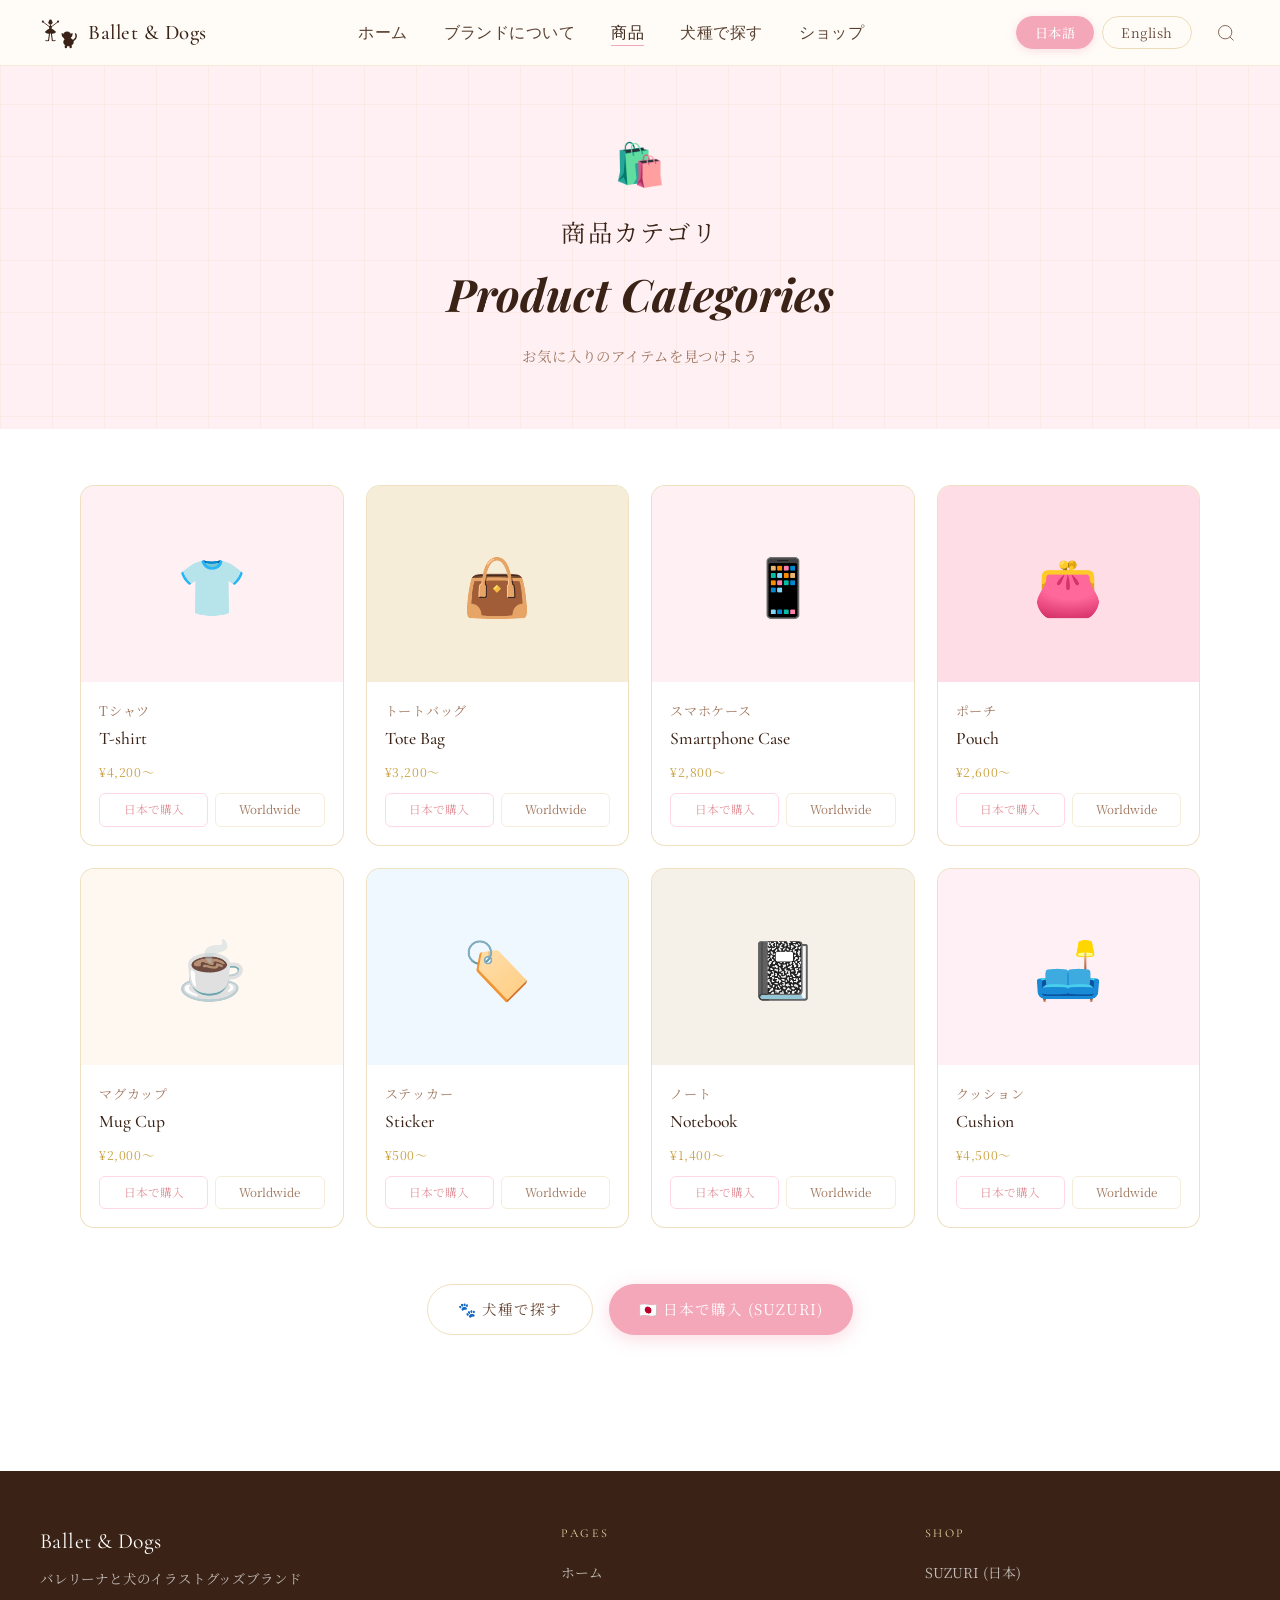
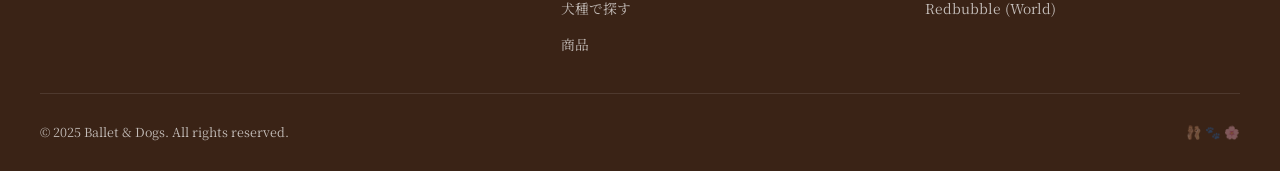
==== categories.html @ b11b56ac "Add files via upload" ====
<!DOCTYPE html>
<html lang="ja" data-lang="ja">
<head>
  <meta charset="UTF-8">
  <meta name="viewport" content="width=device-width, initial-scale=1.0">
  <title>商品カテゴリ — Ballet &amp; Dogs</title>
  <meta name="description" content="バレリーナ×犬グッズのカテゴリ一覧。Tシャツ・バッグ・スマホケース・マグカップなど。">
  <link rel="preconnect" href="https://fonts.googleapis.com">
  <link rel="preconnect" href="https://fonts.gstatic.com" crossorigin>
  <link href="https://fonts.googleapis.com/css2?family=Cormorant+Garamond:ital,wght@0,300;0,400;0,500;0,600;1,400&family=Noto+Serif+JP:wght@300;400;500&display=swap" rel="stylesheet">
  <link rel="stylesheet" href="css/style.css">
</head>
<body>

<!-- HEADER -->
<header class="site-header" id="site-header">
  <div class="header-inner">
    <a href="index.html" class="logo">
      <svg class="logo-icon" viewBox="0 0 80 62" fill="none" xmlns="http://www.w3.org/2000/svg">
        <circle cx="22" cy="9" r="4.5" fill="#3A2316"/>
        <ellipse cx="22" cy="5" rx="3" ry="2.2" fill="#3A2316"/>
        <rect x="20.5" y="13" width="3" height="3" rx="1" fill="#3A2316"/>
        <path d="M19 16 L25 16 L24 26 L20 26 Z" fill="#3A2316"/>
        <line x1="20" y1="18" x2="7" y2="8" stroke="#3A2316" stroke-width="1.8" stroke-linecap="round"/>
        <circle cx="6" cy="7" r="2.2" fill="#3A2316"/>
        <line x1="24" y1="18" x2="37" y2="8" stroke="#3A2316" stroke-width="1.8" stroke-linecap="round"/>
        <circle cx="38" cy="7" r="2.2" fill="#3A2316"/>
        <path d="M10 29 Q16 22 22 21 Q28 22 34 29 Q30 34 22 32 Q14 34 10 29 Z" fill="#3A2316"/>
        <line x1="20" y1="32" x2="18" y2="47" stroke="#3A2316" stroke-width="2.2" stroke-linecap="round"/>
        <line x1="24" y1="32" x2="26" y2="47" stroke="#3A2316" stroke-width="2.2" stroke-linecap="round"/>
        <path d="M18 47 Q14 48 12 47" stroke="#3A2316" stroke-width="1.8" fill="none" stroke-linecap="round"/>
        <path d="M26 47 Q30 48 32 47" stroke="#3A2316" stroke-width="1.8" fill="none" stroke-linecap="round"/>
        <ellipse cx="60" cy="50" rx="11" ry="9" fill="#3A2316"/>
        <circle cx="57" cy="37" r="9" fill="#3A2316"/>
        <path d="M49 33 Q43 27 47 40 Q49 38 50 36 Z" fill="#3A2316"/>
        <path d="M65 33 Q71 27 67 40 Q65 38 64 36 Z" fill="#3A2316"/>
        <rect x="52" y="56" width="5" height="7" rx="2.5" fill="#3A2316"/>
        <rect x="62" y="56" width="5" height="7" rx="2.5" fill="#3A2316"/>
        <path d="M70 47 Q79 41 75 33" stroke="#3A2316" stroke-width="3" fill="none" stroke-linecap="round"/>
      </svg>
      Ballet &amp; Dogs
    </a>
    <nav class="main-nav">
      <ul>
        <li><a href="index.html" data-i18n="nav-home">ホーム</a></li>
        <li><a href="index.html#about" data-i18n="nav-about">ブランドについて</a></li>
        <li><a href="categories.html" class="active" data-i18n="nav-products">商品</a></li>
        <li><a href="dogs.html" data-i18n="nav-dogs">犬種で探す</a></li>
        <li><a href="index.html#shop" data-i18n="nav-shop">ショップ</a></li>
      </ul>
    </nav>
    <div class="lang-switch">
      <button class="lang-btn active" data-lang-btn="ja">日本語</button>
      <button class="lang-btn" data-lang-btn="en">English</button>
    </div>
    <div class="header-icons">
      <button aria-label="Search"><svg viewBox="0 0 24 24" fill="none" stroke="currentColor"><circle cx="11" cy="11" r="8"/><line x1="21" y1="21" x2="16.65" y2="16.65"/></svg></button>
    </div>
    <button class="hamburger" id="hamburger" aria-label="Menu"><span></span><span></span><span></span></button>
  </div>
</header>
<nav class="mobile-nav" id="mobile-nav">
  <a href="index.html" data-i18n="nav-home">ホーム</a>
  <a href="categories.html" data-i18n="nav-products">商品</a>
  <a href="dogs.html" data-i18n="nav-dogs">犬種で探す</a>
  <a href="index.html#shop" data-i18n="nav-shop">ショップ</a>
  <div class="lang-switch" style="margin-top:8px">
    <button class="lang-btn active" data-lang-btn="ja">日本語</button>
    <button class="lang-btn" data-lang-btn="en">English</button>
  </div>
</nav>

<main>
  <!-- PAGE HERO -->
  <div class="page-hero">
    <div class="page-hero-content">
      <div class="page-hero-emoji">🛍️</div>
      <p class="page-title-jp" data-i18n="cats-title-jp">商品カテゴリ</p>
      <h1 class="page-title-en" data-i18n="cats-title-en">Product Categories</h1>
      <p class="page-subtitle" data-i18n="cats-subtitle">お気に入りのアイテムを見つけよう</p>
    </div>
  </div>

  <!-- CATEGORIES GRID -->
  <div class="page-content">
    <div class="categories-grid">

      <div class="category-card">
        <div class="category-thumb">👕</div>
        <div class="category-body">
          <p class="category-name-jp" data-i18n="cat1-jp">Tシャツ</p>
          <p class="category-name-en" data-i18n="cat1-en">T-shirt</p>
          <p class="category-count">¥4,200〜</p>
          <div class="category-links">
            <a href="https://suzuri.jp/momoballetwill" target="_blank" rel="noopener" class="category-link jp" data-i18n="btn-jp">日本で購入</a>
            <a href="https://www.redbubble.com/people/ballerinadogs" target="_blank" rel="noopener" class="category-link en" data-i18n="btn-en">Worldwide</a>
          </div>
        </div>
      </div>

      <div class="category-card">
        <div class="category-thumb" style="background:#F5EDD8;">👜</div>
        <div class="category-body">
          <p class="category-name-jp" data-i18n="cat2-jp">トートバッグ</p>
          <p class="category-name-en" data-i18n="cat2-en">Tote Bag</p>
          <p class="category-count">¥3,200〜</p>
          <div class="category-links">
            <a href="https://suzuri.jp/momoballetwill" target="_blank" rel="noopener" class="category-link jp" data-i18n="btn-jp">日本で購入</a>
            <a href="https://www.redbubble.com/people/ballerinadogs" target="_blank" rel="noopener" class="category-link en" data-i18n="btn-en">Worldwide</a>
          </div>
        </div>
      </div>

      <div class="category-card">
        <div class="category-thumb">📱</div>
        <div class="category-body">
          <p class="category-name-jp" data-i18n="cat3-jp">スマホケース</p>
          <p class="category-name-en" data-i18n="cat3-en">Smartphone Case</p>
          <p class="category-count">¥2,800〜</p>
          <div class="category-links">
            <a href="https://suzuri.jp/momoballetwill" target="_blank" rel="noopener" class="category-link jp" data-i18n="btn-jp">日本で購入</a>
            <a href="https://www.redbubble.com/people/ballerinadogs" target="_blank" rel="noopener" class="category-link en" data-i18n="btn-en">Worldwide</a>
          </div>
        </div>
      </div>

      <div class="category-card">
        <div class="category-thumb" style="background:#FFDDE6;">👛</div>
        <div class="category-body">
          <p class="category-name-jp" data-i18n="cat4-jp">ポーチ</p>
          <p class="category-name-en" data-i18n="cat4-en">Pouch</p>
          <p class="category-count">¥2,600〜</p>
          <div class="category-links">
            <a href="https://suzuri.jp/momoballetwill" target="_blank" rel="noopener" class="category-link jp" data-i18n="btn-jp">日本で購入</a>
            <a href="https://www.redbubble.com/people/ballerinadogs" target="_blank" rel="noopener" class="category-link en" data-i18n="btn-en">Worldwide</a>
          </div>
        </div>
      </div>

      <div class="category-card">
        <div class="category-thumb" style="background:#FFF8F0;">☕</div>
        <div class="category-body">
          <p class="category-name-jp" data-i18n="cat5-jp">マグカップ</p>
          <p class="category-name-en" data-i18n="cat5-en">Mug Cup</p>
          <p class="category-count">¥2,000〜</p>
          <div class="category-links">
            <a href="https://suzuri.jp/momoballetwill" target="_blank" rel="noopener" class="category-link jp" data-i18n="btn-jp">日本で購入</a>
            <a href="https://www.redbubble.com/people/ballerinadogs" target="_blank" rel="noopener" class="category-link en" data-i18n="btn-en">Worldwide</a>
          </div>
        </div>
      </div>

      <div class="category-card">
        <div class="category-thumb" style="background:#F0F8FF;">🏷️</div>
        <div class="category-body">
          <p class="category-name-jp" data-i18n="cat6-jp">ステッカー</p>
          <p class="category-name-en" data-i18n="cat6-en">Sticker</p>
          <p class="category-count">¥500〜</p>
          <div class="category-links">
            <a href="https://suzuri.jp/momoballetwill" target="_blank" rel="noopener" class="category-link jp" data-i18n="btn-jp">日本で購入</a>
            <a href="https://www.redbubble.com/people/ballerinadogs" target="_blank" rel="noopener" class="category-link en" data-i18n="btn-en">Worldwide</a>
          </div>
        </div>
      </div>

      <div class="category-card">
        <div class="category-thumb" style="background:#F5F0E8;">📓</div>
        <div class="category-body">
          <p class="category-name-jp" data-i18n="cat7-jp">ノート</p>
          <p class="category-name-en" data-i18n="cat7-en">Notebook</p>
          <p class="category-count">¥1,400〜</p>
          <div class="category-links">
            <a href="https://suzuri.jp/momoballetwill" target="_blank" rel="noopener" class="category-link jp" data-i18n="btn-jp">日本で購入</a>
            <a href="https://www.redbubble.com/people/ballerinadogs" target="_blank" rel="noopener" class="category-link en" data-i18n="btn-en">Worldwide</a>
          </div>
        </div>
      </div>

      <div class="category-card">
        <div class="category-thumb" style="background:#FFF0F5;">🛋️</div>
        <div class="category-body">
          <p class="category-name-jp" data-i18n="cat8-jp">クッション</p>
          <p class="category-name-en" data-i18n="cat8-en">Cushion</p>
          <p class="category-count">¥4,500〜</p>
          <div class="category-links">
            <a href="https://suzuri.jp/momoballetwill" target="_blank" rel="noopener" class="category-link jp" data-i18n="btn-jp">日本で購入</a>
            <a href="https://www.redbubble.com/people/ballerinadogs" target="_blank" rel="noopener" class="category-link en" data-i18n="btn-en">Worldwide</a>
          </div>
        </div>
      </div>

    </div><!-- /categories-grid -->

    <div style="text-align:center;margin-top:56px;display:flex;gap:16px;justify-content:center;flex-wrap:wrap;">
      <a href="dogs.html" class="btn-secondary" data-i18n="browse-dogs">🐾 犬種で探す</a>
      <a href="https://suzuri.jp/momoballetwill" target="_blank" rel="noopener" class="btn-primary" data-i18n="cta-jp">🇯🇵 SUZURI で購入</a>
    </div>
  </div>
</main>

<!-- FOOTER -->
<footer class="site-footer">
  <div class="footer-inner">
    <div class="footer-top">
      <div>
        <p class="footer-brand-name">Ballet &amp; Dogs</p>
        <p class="footer-brand-sub" data-i18n="footer-sub">バレリーナと犬のイラストグッズブランド</p>
      </div>
      <div>
        <p class="footer-heading">Pages</p>
        <ul class="footer-links">
          <li><a href="index.html" data-i18n="nav-home">ホーム</a></li>
          <li><a href="dogs.html" data-i18n="nav-dogs">犬種で探す</a></li>
          <li><a href="categories.html" data-i18n="nav-products">商品カテゴリ</a></li>
        </ul>
      </div>
      <div>
        <p class="footer-heading">Shop</p>
        <ul class="footer-links">
          <li><a href="https://suzuri.jp/momoballetwill" target="_blank" rel="noopener">SUZURI (日本)</a></li>
          <li><a href="https://www.redbubble.com/people/ballerinadogs" target="_blank" rel="noopener">Redbubble (World)</a></li>
        </ul>
      </div>
    </div>
    <div class="footer-bottom">
      <span>© 2025 Ballet &amp; Dogs. All rights reserved.</span>
      <span style="color:rgba(255,255,255,0.35)">🩰 🐾 🌸</span>
    </div>
  </div>
</footer>

<script src="js/main.js"></script>
</body>
</html>
---- css/style.css ----
/* ============================================
   Ballet & Dogs — Pixel-Perfect Stylesheet v3
   色コード：参考画像から抽出
   ============================================ */

@import url('https://fonts.googleapis.com/css2?family=Cormorant+Garamond:ital,wght@0,400;0,500;1,400;1,500&family=Great+Vibes&family=Noto+Serif+JP:wght@300;400;500&family=Playfair+Display:ital,wght@0,700;0,900;1,700;1,900&display=swap');

/* ===================================================
   CSS 変数（参考画像から正確に抽出）
   =================================================== */
:root {
  /* ── 桜系ピンク ── */
  --pink-hero:      #FDE8EF;   /* ヒーロー背景ベース */
  --pink-wash:      #FFBCCC;   /* 水彩ウォッシュ */
  --pink-deep:      #F4A7B9;   /* 濃いめ桜ピンク */
  --pink-mid:       #F8C0D0;   /* 中間桜ピンク */
  --pink-light:     #FFD8E4;   /* 薄桜 */
  --pink-pale:      #FFF0F4;   /* 極薄桜 */
  --pink-bg:        #FFF5F8;   /* 背景ベース */

  /* ── クリーム・生成り ── */
  --cream:          #FFFAF5;
  --cream-warm:     #FDF5EC;
  --cream-dark:     #F5EDDA;
  --cream-card:     #FFFCF8;

  /* ── ゴールド ── */
  --gold:           #C9A040;
  --gold-bright:    #D4AF5A;
  --gold-light:     #E8D5A3;
  --gold-pale:      #F8EDD8;
  --gold-shoji:     rgba(201,160,64,0.12);

  /* ── ブラウン（テキスト系） ── */
  --brown-dark:     #3A2316;   /* メインタイトル */
  --brown-mid:      #6B4C3B;   /* 本文 */
  --brown-light:    #A07860;   /* サブ */
  --brown-nav:      #5A4030;   /* ナビ */

  /* ── 筆記体ピンク ── */
  --script-pink:    #C89098;

  /* ── 枝・花 ── */
  --branch:         #C8A8B8;

  /* ── フォント ── */
  --font-display:   'Playfair Display', 'Georgia', serif;
  --font-script:    'Great Vibes', cursive;
  --font-en:        'Cormorant Garamond', 'Georgia', serif;
  --font-jp:        'Noto Serif JP', 'Yu Mincho', 'Hiragino Mincho ProN', serif;

  /* ── シャドウ ── */
  --shadow-soft:    0 4px 28px rgba(240,154,171,0.18);
  --shadow-card:    0 2px 16px rgba(180,100,120,0.10);
  --shadow-header:  0 2px 20px rgba(200,120,140,0.12);
  --border-gold:    1px solid rgba(201,160,64,0.32);
  --radius-card:    14px;
  --radius-btn:     28px;
}

/* ===================================================
   Reset & Base
   =================================================== */
*, *::before, *::after {
  box-sizing: border-box;
  margin: 0;
  padding: 0;
}
html {
  scroll-behavior: smooth;
  font-size: 16px;
  -webkit-font-smoothing: antialiased;
}
body {
  font-family: var(--font-jp);
  background: url('../images/bg-sakura.jpg') center top / cover no-repeat fixed;
  color: var(--brown-dark);
  line-height: 1.7;
  overflow-x: hidden;
}
img { max-width: 100%; display: block; }
a { color: inherit; text-decoration: none; }
ul { list-style: none; }
button { font-family: inherit; }

/* ===================================================
   HEADER
   =================================================== */
.site-header {
  position: fixed;
  top: 0; left: 0; right: 0;
  z-index: 300;
  height: 66px;
  background: rgba(255, 252, 248, 0.94);
  backdrop-filter: blur(14px);
  -webkit-backdrop-filter: blur(14px);
  border-bottom: 1px solid rgba(201,160,64,0.18);
  transition: box-shadow 0.3s ease, background 0.3s ease;
}
.site-header.scrolled {
  box-shadow: var(--shadow-header);
  background: rgba(255, 252, 248, 0.98);
}
.header-inner {
  max-width: 1440px;
  margin: 0 auto;
  height: 100%;
  display: flex;
  align-items: center;
  padding: 0 40px;
  gap: 0;
}

/* ── Logo ── */
.logo {
  display: flex;
  align-items: center;
  gap: 10px;
  font-family: var(--font-en);
  font-size: 1.30rem;
  font-weight: 500;
  color: var(--brown-dark);
  letter-spacing: 0.025em;
  flex-shrink: 0;
  white-space: nowrap;
}
.logo-icon {
  width: 38px;
  height: 38px;
  flex-shrink: 0;
}

/* ── Navigation ── */
.main-nav {
  flex: 1;
  display: flex;
  justify-content: center;
}
.main-nav ul {
  display: flex;
  align-items: center;
  gap: 36px;
}
.main-nav a {
  font-family: var(--font-en);
  font-size: 0.97rem;
  font-weight: 400;
  color: var(--brown-nav);
  letter-spacing: 0.03em;
  position: relative;
  padding-bottom: 4px;
  transition: color 0.2s ease;
}
.main-nav a::after {
  content: '';
  position: absolute;
  bottom: 0; left: 0;
  width: 0; height: 1.5px;
  background: var(--pink-deep);
  transition: width 0.25s ease;
}
.main-nav a:hover { color: var(--brown-dark); }
.main-nav a:hover::after { width: 100%; }
.main-nav a.active {
  color: var(--brown-dark);
  font-weight: 500;
}
.main-nav a.active::after { width: 100%; }

/* ── 言語切替ボタン ── */
.lang-switch {
  display: flex;
  align-items: center;
  gap: 8px;
  flex-shrink: 0;
}
.lang-btn {
  font-family: var(--font-jp);
  font-size: 0.82rem;
  padding: 6px 18px;
  border-radius: 20px;
  border: 1px solid rgba(201,160,64,0.35);
  cursor: pointer;
  background: transparent;
  color: var(--brown-mid);
  letter-spacing: 0.04em;
  transition: all 0.22s ease;
  white-space: nowrap;
}
.lang-btn.active {
  background: var(--pink-deep);
  color: white;
  border-color: var(--pink-deep);
  font-weight: 500;
  box-shadow: 0 2px 10px rgba(244,167,185,0.35);
}
.lang-btn:hover:not(.active) {
  background: var(--gold-pale);
  border-color: var(--gold);
}

/* ── ヘッダーアイコン ── */
.header-icons {
  display: flex;
  align-items: center;
  gap: 18px;
  margin-left: 20px;
  flex-shrink: 0;
}
.header-icons button {
  background: none;
  border: none;
  cursor: pointer;
  color: var(--brown-mid);
  padding: 4px;
  display: flex;
  align-items: center;
  justify-content: center;
  transition: color 0.2s ease;
}
.header-icons button:hover { color: var(--brown-dark); }
.header-icons svg {
  width: 20px;
  height: 20px;
}

/* ── ハンバーガー ── */
.hamburger {
  display: none;
  background: none;
  border: none;
  cursor: pointer;
  margin-left: auto;
  flex-direction: column;
  gap: 5px;
  padding: 6px;
}
.hamburger span {
  display: block;
  width: 24px; height: 2px;
  background: var(--brown-dark);
  border-radius: 2px;
  transition: all 0.3s ease;
}

/* ── モバイルナビ ── */
.mobile-nav {
  display: none;
  position: fixed;
  inset: 66px 0 0 0;
  background: rgba(255, 252, 248, 0.98);
  z-index: 280;
  flex-direction: column;
  align-items: center;
  justify-content: center;
  gap: 30px;
  backdrop-filter: blur(12px);
}
.mobile-nav.open { display: flex; }
.mobile-nav a {
  font-family: var(--font-en);
  font-size: 1.5rem;
  color: var(--brown-dark);
  letter-spacing: 0.04em;
}

/* ===================================================
   HERO SECTION
   =================================================== */
.hero {
  position: relative;
  min-height: 70vh;
  padding-top: 66px;
  overflow: hidden;
  display: flex;
  flex-direction: column;
  background-color: transparent;
}

/* ── 背景レイヤー群 ── */
.hero-bg {
  position: absolute;
  inset: 0;
  pointer-events: none;
  z-index: 0;
}

/* ① ベースオーバーレイ（背景画像に重ねる薄いピンク） */
.hero-base {
  position: absolute;
  inset: 0;
  background: rgba(253, 235, 242, 0.45);
}

/* ② 水彩ピンクウォッシュ（右中央に大きく広がる） */
.hero-watercolor {
  position: absolute;
  inset: 0;
  background:
    radial-gradient(ellipse 68% 72% at 76% 52%,  rgba(255,160,188,0.52) 0%, transparent 62%),
    radial-gradient(ellipse 42% 48% at 90% 22%,  rgba(255,185,208,0.40) 0%, transparent 55%),
    radial-gradient(ellipse 50% 38% at 60% 86%,  rgba(255,210,228,0.30) 0%, transparent 58%),
    radial-gradient(ellipse 30% 25% at 35% 75%,  rgba(255,230,238,0.22) 0%, transparent 50%);
}

/* ③ 障子グリッド 左 */
.hero-shoji-left {
  position: absolute;
  top: 0; left: 0;
  width: 21%;
  height: 100%;
  background-image:
    linear-gradient(rgba(210,168,80,0.22) 1px, transparent 1px),
    linear-gradient(90deg, rgba(210,168,80,0.22) 1px, transparent 1px);
  background-size: 48px 48px;
  /* 左端を少し明るくして視認性を上げる */
  background-color: rgba(255,245,220,0.10);
}

/* ③ 障子グリッド 右 */
.hero-shoji-right {
  position: absolute;
  top: 0; right: 0;
  width: 13%;
  height: 100%;
  background-image:
    linear-gradient(rgba(210,168,80,0.18) 1px, transparent 1px),
    linear-gradient(90deg, rgba(210,168,80,0.18) 1px, transparent 1px);
  background-size: 48px 48px;
  background-color: rgba(255,245,220,0.08);
}

/* ④ 青海波（全面に薄く） */
.hero-seigaiha-wrap {
  position: absolute;
  inset: 0;
  overflow: hidden;
}

/* ── 桜枝 SVG ── */
.cherry-branch-left {
  position: absolute;
  left: -8px;
  bottom: -30px;
  width: 300px;
  height: 88%;
  z-index: 4;
  pointer-events: none;
}
.cherry-branch-right-top {
  position: absolute;
  right: -8px;
  top: 44px;
  width: 245px;
  height: 275px;
  z-index: 4;
  pointer-events: none;
}

/* ── 桜花びらアニメ ── */
#sakura-container {
  position: absolute;
  inset: 0;
  pointer-events: none;
  overflow: hidden;
  z-index: 6;
}

/* ===================================================
   HERO コンテンツ本体
   =================================================== */
.hero-content {
  position: relative;
  z-index: 10;
  display: grid;
  grid-template-columns: 46% 54%;
  flex: 1;
  min-height: calc(100vh - 66px - 190px); /* product stripの分を引く */
}

/* ── ヒーロー テキスト左 ── */
.hero-text {
  display: flex;
  flex-direction: column;
  justify-content: center;
  /* 左側のショウジグリッド(21%)の後に始まるよう左パディングを広げる */
  padding: 52px 32px 48px clamp(72px, 12vw, 160px);
  position: relative;
  z-index: 12;
}

/* タイトル画像 */
.hero-title-img {
  width: 100%;
  max-width: 480px;
  height: auto;
  display: block;
  border-radius: 12px;
  margin-bottom: 20px;
}
.hero-ornament,
.hero-tagline {
  display: none;
}

/* メインタイトル "Ballet & Dogs" */
.hero-brand-name {
  font-family: var(--font-display);
  font-size: clamp(3.8rem, 6.8vw, 7.2rem);
  font-weight: 900;
  font-style: italic;
  color: var(--brown-dark);
  line-height: 0.98;
  letter-spacing: -0.015em;
  margin-bottom: 16px;
  /* 文字に微細なシャドウ */
  text-shadow: 0 1px 0 rgba(255,255,255,0.4);
}

/* サブタイトル 日本語 */
.hero-subtitle-jp {
  font-family: var(--font-jp);
  font-size: 1.04rem;
  font-weight: 300;
  color: var(--brown-mid);
  letter-spacing: 0.14em;
  margin-bottom: 3px;
}

/* サブタイトル 英語 / 日本語 */
.hero-subtitle-en {
  font-family: var(--font-jp);
  font-size: 0.96rem;
  font-weight: 300;
  color: var(--brown-mid);
  letter-spacing: 0.12em;
}

/* ── 金の渦巻き装飾 ── */
.hero-ornament {
  display: flex;
  align-items: center;
  gap: 8px;
  margin: 24px 0 20px;
}
.hero-ornament-line {
  flex: 1;
  max-width: 48px;
  height: 1px;
  background: linear-gradient(90deg, transparent, var(--gold));
}
.hero-ornament-line.right {
  background: linear-gradient(90deg, var(--gold), transparent);
}
.hero-ornament-paw {
  font-size: 1.15rem;
  filter: sepia(0.6) saturate(0.5) brightness(1.05);
  opacity: 0.88;
}

/* ── タグライン 筆記体 Great Vibes ── */
.hero-tagline {
  font-family: var(--font-script);
  font-size: clamp(1.55rem, 2.5vw, 2.35rem);
  color: var(--script-pink);
  line-height: 1.60;
  margin-bottom: 42px;
  /* 画像の筆記体ピンク: #C89098 */
}

/* ── CTAボタン ── */
.hero-cta-group {
  display: flex;
  flex-direction: column;
  gap: 12px;
  max-width: 320px;
}
.btn-primary {
  display: inline-flex;
  align-items: center;
  justify-content: center;
  gap: 8px;
  padding: 13px 30px;
  background: var(--pink-deep);
  color: white;
  border-radius: var(--radius-btn);
  font-family: var(--font-jp);
  font-size: 0.91rem;
  letter-spacing: 0.07em;
  border: none;
  cursor: pointer;
  transition: all 0.25s ease;
  box-shadow: 0 4px 18px rgba(244,167,185,0.42);
}
.btn-primary:hover {
  background: #E8909A;
  transform: translateY(-2px);
  box-shadow: 0 6px 24px rgba(244,167,185,0.52);
}
.btn-secondary {
  display: inline-flex;
  align-items: center;
  justify-content: center;
  gap: 8px;
  padding: 12px 30px;
  background: transparent;
  color: var(--brown-mid);
  border-radius: var(--radius-btn);
  font-family: var(--font-jp);
  font-size: 0.91rem;
  letter-spacing: 0.07em;
  border: var(--border-gold);
  cursor: pointer;
  transition: all 0.25s ease;
}
.btn-secondary:hover {
  background: var(--gold-pale);
  transform: translateY(-2px);
  box-shadow: 0 4px 14px rgba(201,160,64,0.18);
}

/* ── イラストエリア 右 ── */
.hero-visual {
  position: relative;
  display: flex;
  align-items: flex-end;
  justify-content: center;
  overflow: visible;
  padding-bottom: 0;
}

/* 実画像ラッパー */
.hero-img-wrap {
  width: 100%;
  display: flex;
  align-items: flex-end;
  justify-content: center;
  padding: 0;
  /* ヒーロー右半分いっぱいに広がる */
  position: relative;
}

/* バレリーナ×ウェスティ実画像 */
.hero-illustration {
  width: 100%;
  max-width: 680px;
  height: auto;
  display: block;
  object-fit: contain;
  object-position: center bottom;
  /* 下揃え */
  margin-top: auto;
  /* 透過PNG → そのまま背景に馴染む。ドロップシャドウで浮き立たせる */
  filter: drop-shadow(0 12px 40px rgba(220,140,160,0.28));
  /* ユーザーが選択・ドラッグできないように */
  user-select: none;
  pointer-events: none;
}

/* ===================================================
   商品ストリップ（ヒーロー下部 固定）
   =================================================== */
.products-strip {
  position: relative;
  z-index: 20;
  padding: 0 28px 0;
  /* ヒーローのピンク背景を引き継ぐ */
  background: transparent;
}

.products-strip-inner {
  max-width: 1440px;
  margin: 0 auto;
  display: grid;
  grid-template-columns: repeat(5, 1fr) 150px;
  gap: 10px;
  align-items: end;
}

/* ── 商品カード ── */
.product-card {
  background: white;
  border-radius: 12px;
  overflow: hidden;
  border: 1px solid rgba(230,210,215,0.65);
  box-shadow: var(--shadow-card);
  transition: transform 0.28s ease, box-shadow 0.28s ease;
  cursor: pointer;
  display: block;
  text-decoration: none;
  color: inherit;
}
.product-card:hover {
  transform: translateY(-5px);
  box-shadow: 0 8px 30px rgba(240,154,171,0.24);
}

/* 商品サムネイル */
.product-image {
  width: 100%;
  aspect-ratio: 1 / 1;
  background: var(--pink-pale);
  position: relative;
  overflow: hidden;
}
.product-image svg {
  width: 100%;
  height: 100%;
  display: block;
}

/* 商品情報フッター */
.product-body {
  padding: 12px 14px 13px;
  border-top: 1px solid rgba(201,160,64,0.16);
  display: flex;
  align-items: center;
  gap: 8px;
  background: white;
}
.product-info { flex: 1; min-width: 0; }
.product-name-en {
  font-family: var(--font-en);
  font-size: 0.95rem;
  font-weight: 500;
  color: var(--brown-dark);
  letter-spacing: 0.02em;
  white-space: nowrap;
  overflow: hidden;
  text-overflow: ellipsis;
}
.product-price {
  font-family: var(--font-en);
  font-size: 0.86rem;
  color: var(--brown-mid);
  margin-top: 2px;
  letter-spacing: 0.01em;
}
.product-arrow {
  width: 26px;
  height: 26px;
  border-radius: 50%;
  border: 1px solid rgba(201,160,64,0.38);
  display: flex;
  align-items: center;
  justify-content: center;
  color: var(--gold);
  font-size: 0.82rem;
  flex-shrink: 0;
  transition: all 0.22s ease;
  padding-left: 1px;
}
.product-card:hover .product-arrow {
  background: var(--pink-deep);
  border-color: var(--pink-deep);
  color: white;
}

/* ── ときめきバッジ ── */
.tokimeki-badge {
  width: 145px;
  height: 145px;
  border-radius: 50%;
  border: 1.5px solid var(--gold-bright);
  background: white;
  display: flex;
  flex-direction: column;
  align-items: center;
  justify-content: center;
  box-shadow: 0 2px 18px rgba(201,160,64,0.20);
  text-align: center;
  padding: 16px 12px;
  position: relative;
  flex-shrink: 0;
  align-self: center;
}
.tokimeki-badge::before {
  content: '';
  position: absolute;
  inset: -7px;
  border-radius: 50%;
  border: 1px solid rgba(201,160,64,0.26);
}
.tokimeki-jp {
  font-family: var(--font-jp);
  font-size: 1.00rem;
  font-weight: 500;
  color: var(--brown-dark);
  letter-spacing: 0.07em;
  line-height: 1.75;
}
.tokimeki-en {
  font-family: var(--font-en);
  font-size: 0.64rem;
  color: var(--brown-light);
  letter-spacing: 0.04em;
  margin-top: 5px;
  line-height: 1.5;
}

/* ===================================================
   PRODUCTS SECTION（フルページ下部）
   =================================================== */
.products-section {
  background: var(--cream);
  padding: 80px 40px 60px;
  position: relative;
}
.products-section::before {
  content: '';
  position: absolute;
  top: 0; left: 0; right: 0;
  height: 2px;
  background: linear-gradient(90deg, transparent, var(--gold-light), transparent);
}

/* ── セクションヘッダー共通 ── */
.section-header { text-align: center; margin-bottom: 52px; }
.section-label {
  font-family: var(--font-en);
  font-size: 0.76rem;
  letter-spacing: 0.24em;
  text-transform: uppercase;
  color: var(--gold);
  margin-bottom: 8px;
}
.section-title-jp {
  font-size: 1.50rem;
  font-weight: 400;
  color: var(--brown-dark);
  letter-spacing: 0.10em;
  margin-bottom: 3px;
}
.section-title-en {
  font-family: var(--font-display);
  font-size: 2.2rem;
  font-weight: 700;
  font-style: italic;
  color: var(--brown-dark);
  letter-spacing: 0.02em;
}
.section-divider {
  display: flex;
  align-items: center;
  gap: 12px;
  justify-content: center;
  margin-top: 14px;
}
.section-divider::before,
.section-divider::after {
  content: '';
  width: 55px;
  height: 1px;
  background: linear-gradient(90deg, transparent, var(--gold));
}
.section-divider::after {
  background: linear-gradient(90deg, var(--gold), transparent);
}
.section-divider-icon { color: var(--gold); font-size: 1.1rem; }

/* ── 商品グリッド ── */
.products-grid {
  display: grid;
  grid-template-columns: repeat(5, 1fr);
  gap: 20px;
  max-width: 1280px;
  margin: 0 auto;
}
.product-grid-card {
  background: white;
  border-radius: var(--radius-card);
  overflow: hidden;
  border: var(--border-gold);
  box-shadow: var(--shadow-card);
  transition: transform 0.28s ease, box-shadow 0.28s ease;
  cursor: pointer;
}
.product-grid-card:hover {
  transform: translateY(-6px);
  box-shadow: var(--shadow-soft);
}
.product-grid-image {
  width: 100%;
  aspect-ratio: 1 / 1;
  background: var(--pink-pale);
  display: flex;
  align-items: center;
  justify-content: center;
  font-size: 4.2rem;
}
.product-grid-body {
  padding: 15px;
  border-top: var(--border-gold);
}
.product-name-jp {
  font-size: 0.82rem;
  color: var(--brown-light);
  letter-spacing: 0.05em;
  margin-bottom: 2px;
}
.product-name-en-lg {
  font-family: var(--font-en);
  font-size: 1.04rem;
  font-weight: 500;
  color: var(--brown-dark);
  margin-bottom: 5px;
}
.product-price-lg {
  font-family: var(--font-en);
  font-size: 0.94rem;
  color: var(--brown-mid);
  margin-bottom: 10px;
}
.product-link-row { display: flex; gap: 6px; }
.product-link-btn {
  flex: 1;
  text-align: center;
  padding: 6px 8px;
  border-radius: 6px;
  font-size: 0.72rem;
  border: 1px solid;
  transition: all 0.2s ease;
  font-family: var(--font-jp);
  letter-spacing: 0.02em;
}
.product-link-btn.jp {
  color: #E09098;
  border-color: var(--pink-light);
}
.product-link-btn.jp:hover { background: var(--pink-light); }
.product-link-btn.en {
  color: var(--brown-light);
  border-color: var(--cream-dark);
}
.product-link-btn.en:hover { background: var(--cream-dark); }

/* ===================================================
   ABOUT SECTION
   =================================================== */
.about-section {
  background: var(--pink-pale);
  padding: 80px 40px;
  position: relative;
  overflow: hidden;
}
.about-inner {
  max-width: 920px;
  margin: 0 auto;
  display: grid;
  grid-template-columns: 1fr 1fr;
  gap: 60px;
  align-items: center;
}
.about-body {
  font-size: 0.95rem;
  line-height: 2.1;
  color: var(--brown-mid);
  margin-bottom: 32px;
}
.about-badge {
  display: inline-block;
  background: var(--gold-pale);
  border: var(--border-gold);
  border-radius: var(--radius-btn);
  padding: 7px 22px;
  font-family: var(--font-en);
  font-size: 0.84rem;
  color: var(--brown-mid);
  letter-spacing: 0.08em;
}
.about-circle {
  width: 285px;
  height: 285px;
  border-radius: 50%;
  background: white;
  border: 1.5px solid var(--gold-bright);
  display: flex;
  align-items: center;
  justify-content: center;
  box-shadow: var(--shadow-soft);
  margin: 0 auto;
  position: relative;
}
.about-circle::before {
  content: '';
  position: absolute;
  inset: -8px;
  border-radius: 50%;
  border: 1px solid rgba(201,160,64,0.22);
}
.about-circle-inner { text-align: center; padding: 20px; }
.about-circle-jp {
  font-size: 1.22rem;
  font-weight: 500;
  color: var(--brown-dark);
  letter-spacing: 0.10em;
  line-height: 1.9;
}
.about-circle-en {
  font-family: var(--font-en);
  font-style: italic;
  font-size: 0.88rem;
  color: var(--brown-light);
  margin-top: 7px;
  line-height: 1.5;
}

/* ===================================================
   SHOP SECTION
   =================================================== */
.shop-section {
  background: var(--cream);
  padding: 80px 40px;
}
.shop-inner { max-width: 820px; margin: 0 auto; }
.shop-cards {
  display: grid;
  grid-template-columns: 1fr 1fr;
  gap: 28px;
  margin-top: 48px;
}
.shop-card {
  border-radius: var(--radius-card);
  border: var(--border-gold);
  padding: 42px 34px;
  text-align: center;
  transition: transform 0.28s ease, box-shadow 0.28s ease;
  position: relative;
  overflow: hidden;
}
.shop-card::before {
  content: '';
  position: absolute;
  top: 0; left: 0; right: 0;
  height: 3px;
}
.shop-card-jp { background: var(--pink-pale); }
.shop-card-jp::before {
  background: linear-gradient(90deg, var(--pink-deep), #E8909A);
}
.shop-card-en { background: var(--cream-dark); }
.shop-card-en::before {
  background: linear-gradient(90deg, var(--gold-light), var(--gold));
}
.shop-card:hover {
  transform: translateY(-4px);
  box-shadow: var(--shadow-soft);
}
.shop-card-flag { font-size: 2.6rem; margin-bottom: 14px; }
.shop-card-title {
  font-family: var(--font-en);
  font-size: 1.32rem;
  font-weight: 500;
  color: var(--brown-dark);
  margin-bottom: 8px;
}
.shop-card-sub {
  font-size: 0.88rem;
  color: var(--brown-light);
  margin-bottom: 26px;
}
.shop-card-btn {
  display: inline-block;
  padding: 11px 30px;
  border-radius: 24px;
  font-size: 0.9rem;
  font-family: var(--font-jp);
  letter-spacing: 0.06em;
  transition: all 0.22s ease;
  text-decoration: none;
}
.shop-card-jp .shop-card-btn {
  background: var(--pink-deep);
  color: white;
  box-shadow: 0 3px 14px rgba(244,167,185,0.36);
}
.shop-card-jp .shop-card-btn:hover {
  background: #E8909A;
  transform: translateY(-2px);
}
.shop-card-en .shop-card-btn {
  background: var(--gold);
  color: white;
  box-shadow: 0 3px 14px rgba(201,160,64,0.32);
}
.shop-card-en .shop-card-btn:hover {
  background: #b89440;
  transform: translateY(-2px);
}

/* ===================================================
   FOOTER
   =================================================== */
.site-footer {
  background: var(--brown-dark);
  color: rgba(255,255,255,0.70);
  padding: 52px 40px 28px;
}
.footer-inner { max-width: 1280px; margin: 0 auto; }
.footer-top {
  display: grid;
  grid-template-columns: 1.5fr 1fr 1fr;
  gap: 48px;
  padding-bottom: 36px;
  border-bottom: 1px solid rgba(255,255,255,0.10);
  margin-bottom: 28px;
}
.footer-brand-name {
  font-family: var(--font-en);
  font-size: 1.35rem;
  font-weight: 400;
  color: white;
  margin-bottom: 8px;
  letter-spacing: 0.02em;
}
.footer-brand-sub {
  font-size: 0.84rem;
  letter-spacing: 0.06em;
  margin-bottom: 4px;
}
.footer-heading {
  font-family: var(--font-en);
  font-size: 0.75rem;
  letter-spacing: 0.22em;
  text-transform: uppercase;
  color: var(--gold-light);
  margin-bottom: 14px;
}
.footer-links {
  display: flex;
  flex-direction: column;
  gap: 9px;
}
.footer-links a {
  font-size: 0.86rem;
  transition: color 0.2s ease;
}
.footer-links a:hover { color: var(--pink-light); }
.footer-bottom {
  display: flex;
  justify-content: space-between;
  align-items: center;
  font-size: 0.78rem;
}

/* ===================================================
   SUB PAGES（dogs / categories）
   =================================================== */
.page-hero {
  padding-top: 66px;
  background: var(--pink-pale);
  text-align: center;
  position: relative;
  overflow: hidden;
}
.page-hero::before {
  content: '';
  position: absolute;
  inset: 0;
  background-image:
    linear-gradient(rgba(201,160,64,0.07) 1px, transparent 1px),
    linear-gradient(90deg, rgba(201,160,64,0.07) 1px, transparent 1px);
  background-size: 52px 52px;
}
.page-hero-content {
  position: relative;
  z-index: 1;
  padding: 60px 20px;
}
.page-hero-emoji { font-size: 2.6rem; margin-bottom: 14px; }
.page-title-jp {
  font-size: 1.52rem;
  font-weight: 400;
  letter-spacing: 0.10em;
  color: var(--brown-dark);
  margin-bottom: 4px;
}
.page-title-en {
  font-family: var(--font-display);
  font-size: 2.8rem;
  font-weight: 700;
  font-style: italic;
  color: var(--brown-dark);
}
.page-subtitle {
  font-size: 0.90rem;
  color: var(--brown-light);
  margin-top: 12px;
  letter-spacing: 0.06em;
}
.page-content {
  max-width: 1200px;
  margin: 56px auto;
  padding: 0 40px 80px;
}
.breeds-grid {
  display: grid;
  grid-template-columns: repeat(4, 1fr);
  gap: 22px;
}
.breed-card {
  background: white;
  border-radius: var(--radius-card);
  border: var(--border-gold);
  padding: 28px 18px;
  text-align: center;
  transition: transform 0.28s ease, box-shadow 0.28s ease;
  cursor: pointer;
}
.breed-card:hover {
  transform: translateY(-5px);
  box-shadow: var(--shadow-soft);
}
.breed-emoji {
  font-size: 3rem;
  margin-bottom: 10px;
  display: block;
}
.breed-name-jp {
  font-size: 0.84rem;
  color: var(--brown-light);
  letter-spacing: 0.06em;
  margin-bottom: 2px;
}
.breed-name-en {
  font-family: var(--font-en);
  font-size: 1.05rem;
  font-weight: 500;
  color: var(--brown-dark);
  margin-bottom: 12px;
}
.breed-card-links {
  display: flex;
  gap: 7px;
  justify-content: center;
}
.breed-link {
  flex: 1;
  padding: 6px 10px;
  border-radius: 6px;
  font-size: 0.73rem;
  border: 1px solid;
  transition: all 0.2s ease;
  text-align: center;
  font-family: var(--font-jp);
}
.breed-link.jp { color: #E09098; border-color: var(--pink-light); }
.breed-link.jp:hover { background: var(--pink-light); }
.breed-link.en { color: var(--brown-light); border-color: var(--cream-dark); }
.breed-link.en:hover { background: var(--cream-dark); }

.categories-grid {
  display: grid;
  grid-template-columns: repeat(4, 1fr);
  gap: 22px;
}
.category-card {
  background: white;
  border-radius: var(--radius-card);
  border: var(--border-gold);
  overflow: hidden;
  transition: transform 0.28s ease, box-shadow 0.28s ease;
  cursor: pointer;
}
.category-card:hover {
  transform: translateY(-5px);
  box-shadow: var(--shadow-soft);
}
.category-thumb {
  width: 100%;
  aspect-ratio: 4/3;
  background: var(--pink-pale);
  display: flex;
  align-items: center;
  justify-content: center;
  font-size: 3.5rem;
}
.category-body { padding: 18px; }
.category-name-jp {
  font-size: 0.82rem;
  color: var(--brown-light);
  letter-spacing: 0.06em;
}
.category-name-en {
  font-family: var(--font-en);
  font-size: 1.10rem;
  font-weight: 500;
  color: var(--brown-dark);
  margin: 2px 0 8px;
}
.category-count {
  font-size: 0.76rem;
  color: var(--gold);
  letter-spacing: 0.05em;
}
.category-links {
  display: flex;
  gap: 7px;
  margin-top: 10px;
}
.category-link {
  flex: 1;
  padding: 6px;
  border-radius: 6px;
  font-size: 0.73rem;
  border: 1px solid;
  transition: all 0.2s ease;
  text-align: center;
  font-family: var(--font-jp);
}
.category-link.jp { color: #E09098; border-color: var(--pink-light); }
.category-link.jp:hover { background: var(--pink-light); }
.category-link.en { color: var(--brown-light); border-color: var(--cream-dark); }
.category-link.en:hover { background: var(--cream-dark); }

/* ===================================================
   i18n 表示切替
   =================================================== */
[data-lang="en"] .ja-only { display: none !important; }
[data-lang="en"] .en-only { display: initial !important; }
[data-lang="ja"] .en-only { display: none !important; }
[data-lang="ja"] .ja-only { display: initial !important; }

/* ===================================================
   RESPONSIVE
   =================================================== */
@media (max-width: 1200px) {
  .products-strip-inner {
    grid-template-columns: repeat(3, 1fr);
  }
  .tokimeki-badge { display: none; }
  .products-grid { grid-template-columns: repeat(3, 1fr); }
  .breeds-grid, .categories-grid { grid-template-columns: repeat(3, 1fr); }
}

@media (max-width: 960px) {
  .hero-content {
    grid-template-columns: 1fr;
    min-height: auto;
  }
  .hero-text {
    padding: 48px 32px 28px;
    text-align: center;
    align-items: center;
  }
  .hero-visual {
    min-height: 300px;
    padding: 0;
  }
  .hero-illustration {
    max-width: 460px;
    margin: 0 auto;
  }
  .hero-cta-group { align-items: center; }
  .hero-ornament { justify-content: center; }
  .products-strip-inner { grid-template-columns: repeat(2, 1fr); }
  .about-inner { grid-template-columns: 1fr; }
  .about-text .section-header { text-align: center; }
  .shop-cards { grid-template-columns: 1fr; }
  .footer-top { grid-template-columns: 1fr 1fr; }
  .main-nav { display: none; }
  .hamburger { display: flex; }
  .header-icons { display: none; }
  .lang-switch { margin-left: auto; }
}

@media (max-width: 640px) {
  .header-inner { padding: 0 18px; }
  .products-strip { padding: 0 14px; }
  .products-strip-inner { grid-template-columns: repeat(2, 1fr); }
  .products-grid { grid-template-columns: repeat(2, 1fr); }
  .footer-top { grid-template-columns: 1fr; }
  .breeds-grid, .categories-grid { grid-template-columns: repeat(2, 1fr); }
  .hero-text { padding: 36px 18px 20px; }
  .hero-brand-name { font-size: clamp(3rem, 12vw, 5rem); }
  .page-content { padding: 0 18px 56px; }
  .about-section, .shop-section, .products-section { padding-left: 20px; padding-right: 20px; }
}
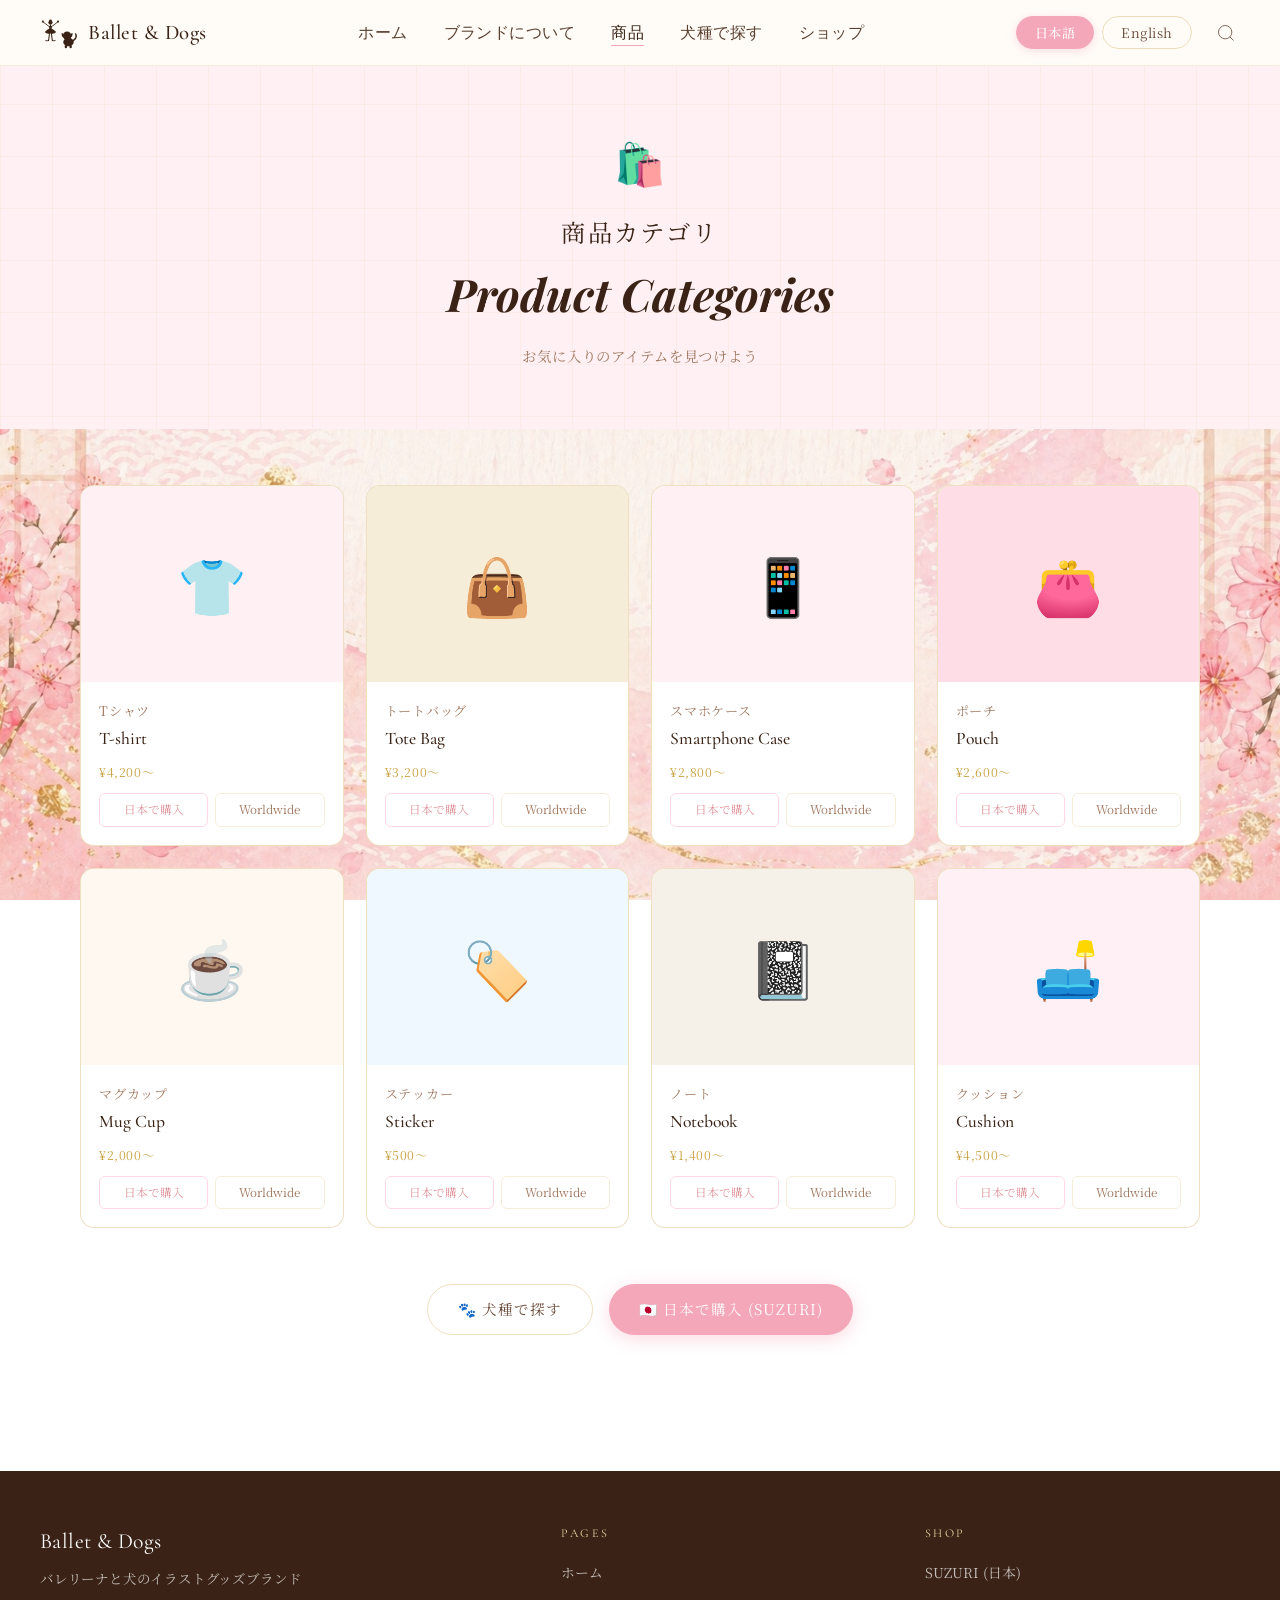
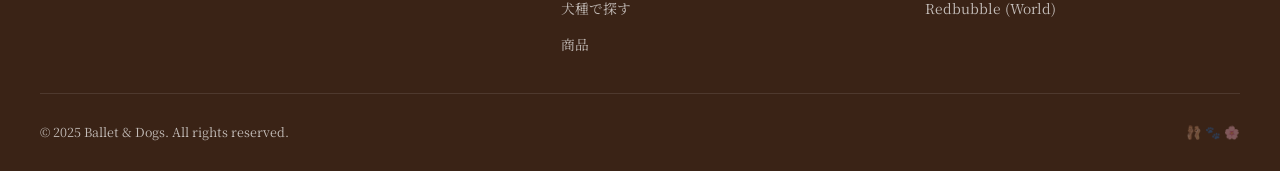
==== commit bf44b34b: "Add SVG favicon to all pages" ====
--- a/categories.html
+++ b/categories.html
@@ -8,6 +8,7 @@
   <link rel="preconnect" href="https://fonts.googleapis.com">
   <link rel="preconnect" href="https://fonts.gstatic.com" crossorigin>
   <link href="https://fonts.googleapis.com/css2?family=Cormorant+Garamond:ital,wght@0,300;0,400;0,500;0,600;1,400&family=Noto+Serif+JP:wght@300;400;500&display=swap" rel="stylesheet">
+  <link rel="icon" type="image/svg+xml" href="favicon.svg">
   <link rel="stylesheet" href="css/style.css">
 </head>
 <body>
--- a/css/style.css
+++ b/css/style.css
@@ -269,7 +269,7 @@
    =================================================== */
 .hero {
   position: relative;
-  min-height: 70vh;
+  min-height: 56vh;
   padding-top: 66px;
   overflow: hidden;
   display: flex;
@@ -384,7 +384,7 @@
   flex-direction: column;
   justify-content: center;
   /* 左側のショウジグリッド(21%)の後に始まるよう左パディングを広げる */
-  padding: 52px 32px 48px clamp(72px, 12vw, 160px);
+  padding: 20px 32px 32px clamp(72px, 12vw, 160px);
   position: relative;
   z-index: 12;
 }
@@ -517,6 +517,28 @@
   background: var(--gold-pale);
   transform: translateY(-2px);
   box-shadow: 0 4px 14px rgba(201,160,64,0.18);
+}
+
+.btn-instagram {
+  display: inline-flex;
+  align-items: center;
+  justify-content: center;
+  padding: 11px 30px;
+  background: linear-gradient(135deg, #f09433, #e6683c, #dc2743, #cc2366, #bc1888);
+  color: white;
+  border-radius: var(--radius-btn);
+  font-family: var(--font-jp);
+  font-size: 0.88rem;
+  letter-spacing: 0.06em;
+  border: none;
+  cursor: pointer;
+  transition: all 0.25s ease;
+  text-decoration: none;
+}
+.btn-instagram:hover {
+  opacity: 0.88;
+  transform: translateY(-2px);
+  box-shadow: 0 4px 16px rgba(220,39,67,0.28);
 }
 
 /* ── イラストエリア 右 ── */
@@ -702,7 +724,7 @@
    PRODUCTS SECTION（フルページ下部）
    =================================================== */
 .products-section {
-  background: var(--cream);
+  background: rgba(255, 250, 245, 0.82);
   padding: 80px 40px 60px;
   position: relative;
 }
@@ -838,7 +860,7 @@
    ABOUT SECTION
    =================================================== */
 .about-section {
-  background: var(--pink-pale);
+  background: rgba(255, 235, 242, 0.75);
   padding: 80px 40px;
   position: relative;
   overflow: hidden;
@@ -909,7 +931,7 @@
    SHOP SECTION
    =================================================== */
 .shop-section {
-  background: var(--cream);
+  background: rgba(255, 250, 245, 0.82);
   padding: 80px 40px;
 }
 .shop-inner { max-width: 820px; margin: 0 auto; }
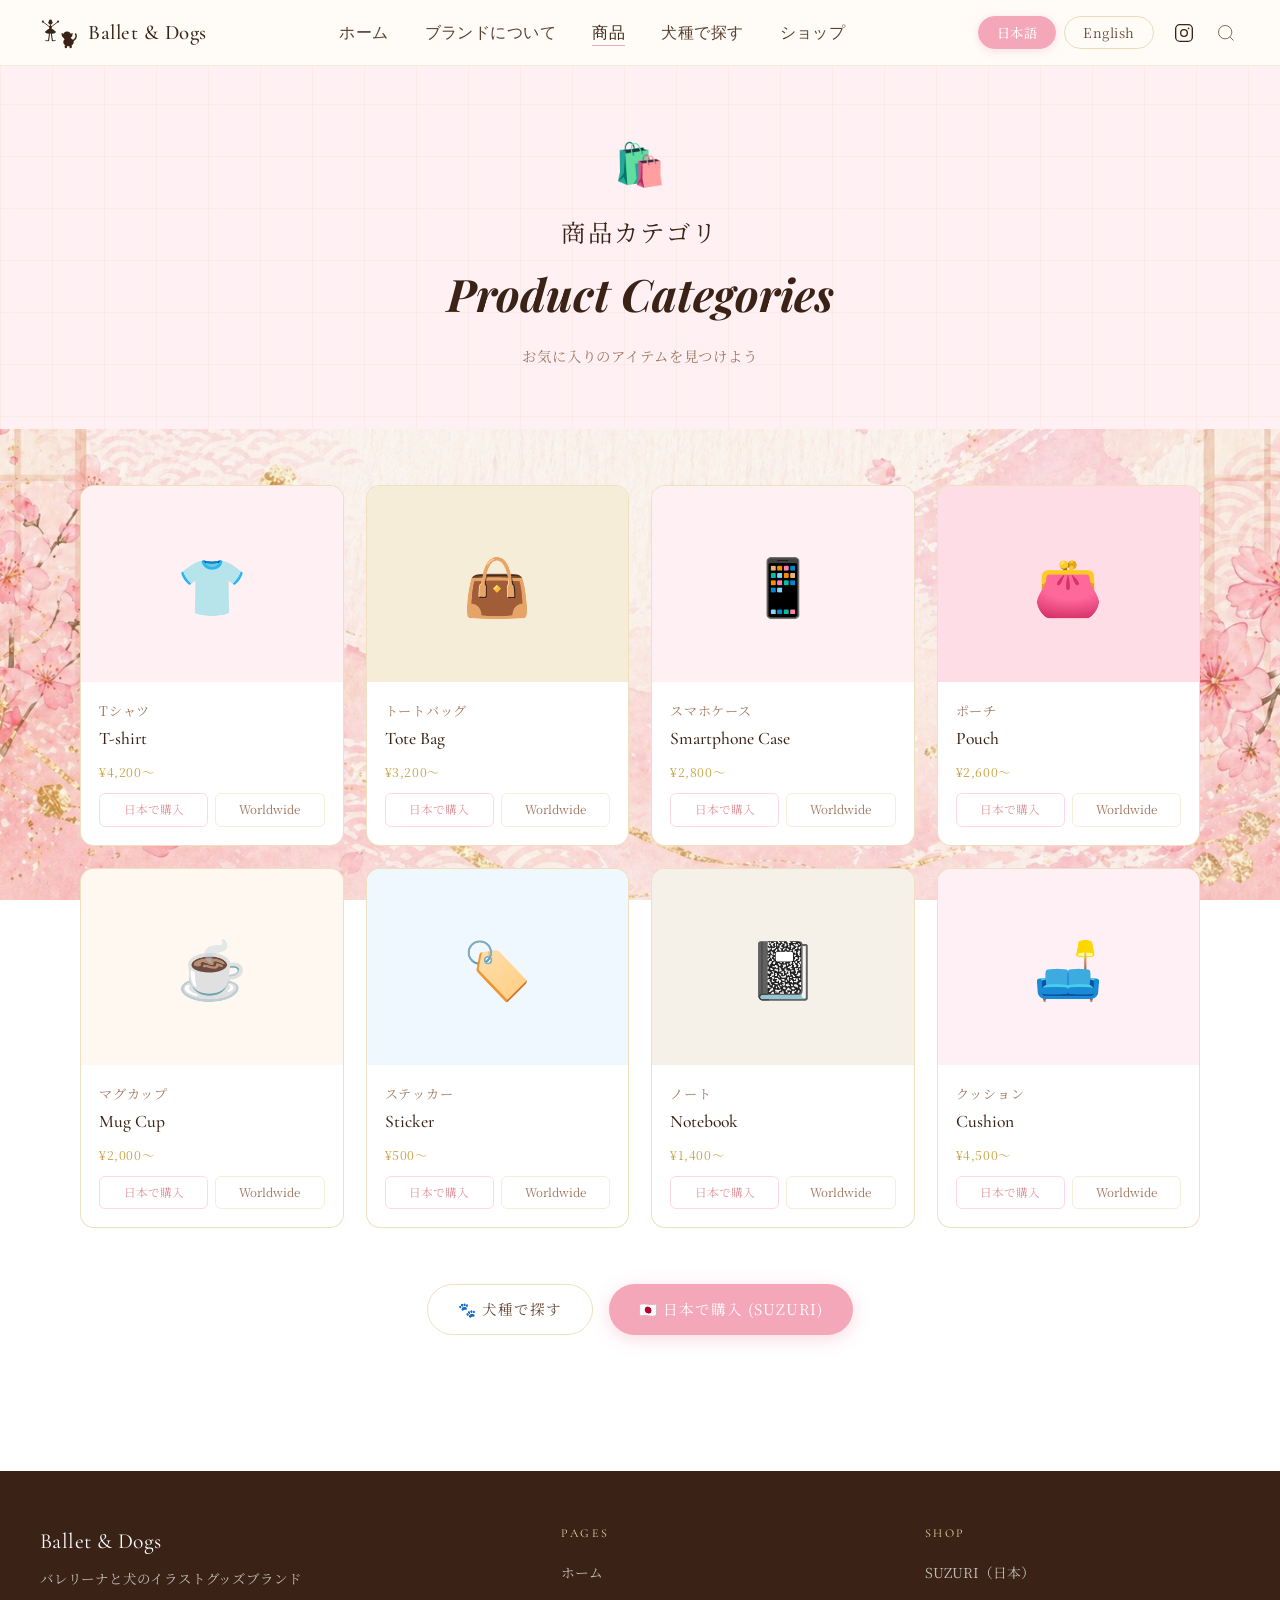
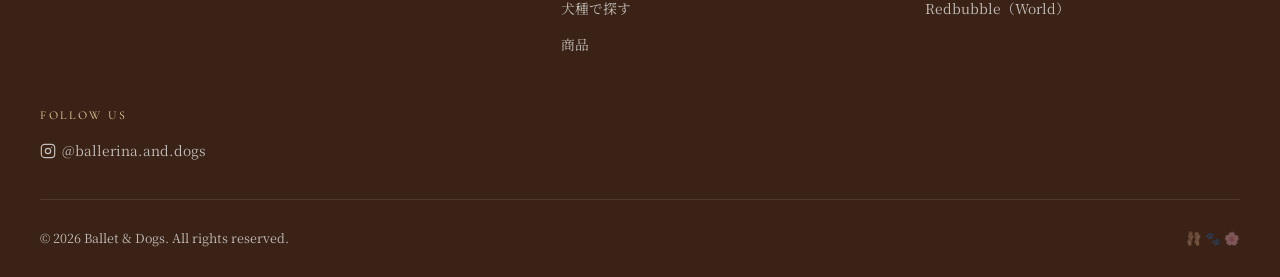
==== commit 3d27587f: "Update all pages: Instagram, nav, footer, copyright 2026" ====
--- a/categories.html
+++ b/categories.html
@@ -55,6 +55,9 @@
       <button class="lang-btn" data-lang-btn="en">English</button>
     </div>
     <div class="header-icons">
+      <a href="https://www.instagram.com/ballerina.and.dogs" target="_blank" rel="noopener" aria-label="Instagram" style="display:flex;align-items:center;color:inherit;">
+        <svg viewBox="0 0 24 24" fill="none" stroke="currentColor" stroke-width="1.6" width="22" height="22"><rect x="2" y="2" width="20" height="20" rx="5" ry="5"/><circle cx="12" cy="12" r="4"/><circle cx="17.5" cy="6.5" r="1" fill="currentColor" stroke="none"/></svg>
+      </a>
       <button aria-label="Search"><svg viewBox="0 0 24 24" fill="none" stroke="currentColor"><circle cx="11" cy="11" r="8"/><line x1="21" y1="21" x2="16.65" y2="16.65"/></svg></button>
     </div>
     <button class="hamburger" id="hamburger" aria-label="Menu"><span></span><span></span><span></span></button>
@@ -65,6 +68,10 @@
   <a href="categories.html" data-i18n="nav-products">商品</a>
   <a href="dogs.html" data-i18n="nav-dogs">犬種で探す</a>
   <a href="index.html#shop" data-i18n="nav-shop">ショップ</a>
+  <a href="https://www.instagram.com/ballerina.and.dogs" target="_blank" rel="noopener" style="display:flex;align-items:center;gap:8px;">
+    <svg viewBox="0 0 24 24" fill="none" stroke="currentColor" stroke-width="1.8" width="18" height="18"><rect x="2" y="2" width="20" height="20" rx="5" ry="5"/><circle cx="12" cy="12" r="4"/><circle cx="17.5" cy="6.5" r="1" fill="currentColor" stroke="none"/></svg>
+    Instagram
+  </a>
   <div class="lang-switch" style="margin-top:8px">
     <button class="lang-btn active" data-lang-btn="ja">日本語</button>
     <button class="lang-btn" data-lang-btn="en">English</button>
@@ -218,13 +225,24 @@
       <div>
         <p class="footer-heading">Shop</p>
         <ul class="footer-links">
-          <li><a href="https://suzuri.jp/momoballetwill" target="_blank" rel="noopener">SUZURI (日本)</a></li>
-          <li><a href="https://www.redbubble.com/people/ballerinadogs" target="_blank" rel="noopener">Redbubble (World)</a></li>
+          <li><a href="https://suzuri.jp/momoballetwill" target="_blank" rel="noopener">SUZURI（日本）</a></li>
+          <li><a href="https://www.redbubble.com/people/ballerinadogs" target="_blank" rel="noopener">Redbubble（World）</a></li>
         </ul>
       </div>
+      <div>
+        <p class="footer-heading">Follow Us</p>
+        <ul class="footer-links">
+          <li>
+            <a href="https://www.instagram.com/ballerina.and.dogs" target="_blank" rel="noopener" style="display:flex;align-items:center;gap:6px;">
+              <svg viewBox="0 0 24 24" fill="none" stroke="currentColor" stroke-width="1.8" width="16" height="16"><rect x="2" y="2" width="20" height="20" rx="5" ry="5"/><circle cx="12" cy="12" r="4"/><circle cx="17.5" cy="6.5" r="1" fill="currentColor" stroke="none"/></svg>
+              @ballerina.and.dogs
+            </a>
+          </li>
+        </ul>
+      </div>
     </div>
     <div class="footer-bottom">
-      <span>© 2025 Ballet &amp; Dogs. All rights reserved.</span>
+      <span>© 2026 Ballet &amp; Dogs. All rights reserved.</span>
       <span style="color:rgba(255,255,255,0.35)">🩰 🐾 🌸</span>
     </div>
   </div>
